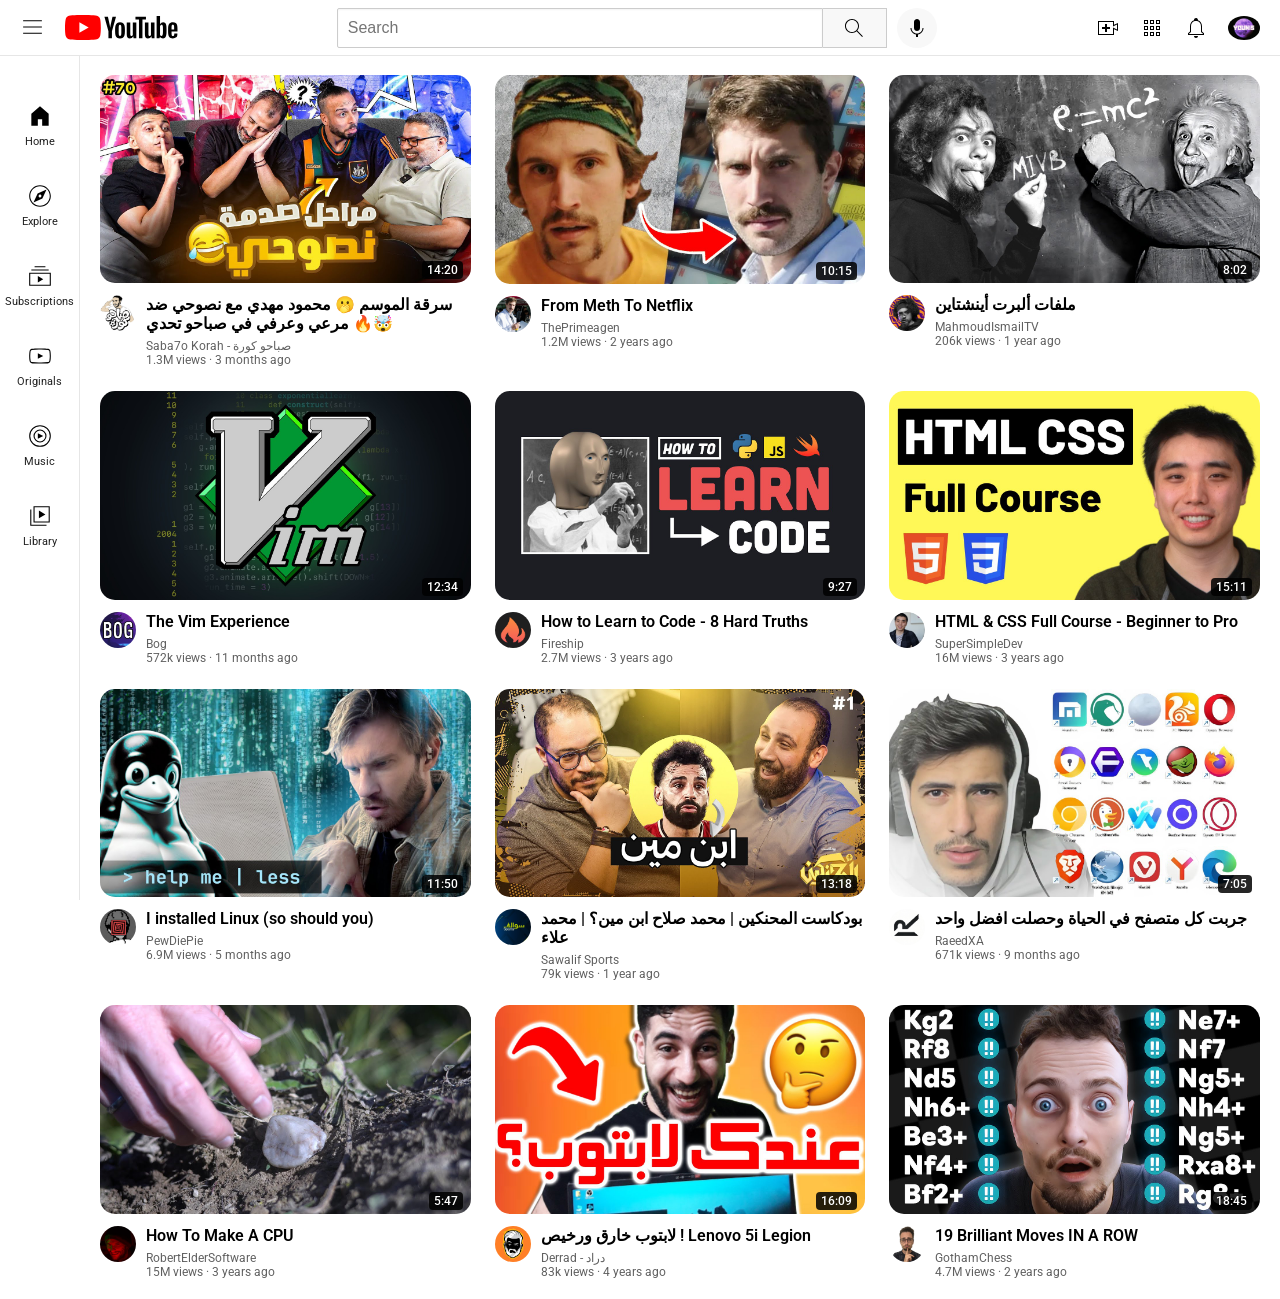
==== index.html @ b661316d "index" ====
<!DOCTYPE html>
<html lang="en">
  <head>
    <meta charset="UTF-8" />
    <meta name="viewport" content="width=device-width, initial-scale=1.0" />
    <title>YouTube Clone</title>
    <link rel="stylesheet" href="youtube.css" />
    <link rel="preconnect" href="https://fonts.googleapis.com" />
    <link rel="preconnect" href="https://fonts.gstatic.com" crossorigin />
    <link
      href="https://fonts.googleapis.com/css2?family=Roboto:wght@400;700&display=swap"
      rel="stylesheet"
    />
  </head>

  <body>
    <!-- Header -->
    <div class="header">
      <div class="left-section">
        <img class="hamburger-menu" src="icons/hamburger-menu.svg" alt="menu" />
        <img class="youtube-logo" src="icons/youtube-logo.svg" alt="YouTube" />
      </div>

      <div class="middle-section">
        <input class="search-bar" type="text" placeholder="Search" />
        <button class="search-button">
          <img src="icons/search.svg" alt="search" />
        </button>
        <button class="voice-search-icon">
          <img src="icons/voice-search-icon.svg" alt="voice" />
        </button>
      </div>

      <div class="right-section">
        <img src="icons/upload.svg" alt="upload" />
        <img src="icons/youtube-apps.svg" alt="apps" />
        <img src="icons/notifications.svg" alt="notifications" />
        <img class="user-profile" src="profile-pic/New Project(1).jpg" alt="profile" />
      </div>
    </div>

    <!-- Sidebar -->
    <div class="side-bar">
      <div class="sidebar-icon">
        <img src="icons/home.svg" alt="Home" />
        <p>Home</p>
      </div>
      <div class="sidebar-icon">
        <img src="icons/explore.svg" alt="Explore" />
        <p>Explore</p>
      </div>
      <div class="sidebar-icon">
        <img src="icons/subscriptions.svg" alt="Subscriptions" />
        <p>Subscriptions</p>
      </div>
      <div class="sidebar-icon">
        <img src="icons/originals.svg" alt="Originals" />
        <p>Originals</p>
      </div>
      <div class="sidebar-icon">
        <img src="icons/youtube-music.svg" alt="Music" />
        <p>Music</p>
      </div>
      <div class="sidebar-icon">
        <img src="icons/library.svg" alt="Library" />
        <p>Library</p>
      </div>
    </div>

    <!-- Videos Section -->
    <div class="videos-container">
<!-- Video 1 -->
<div class="video-preview">
  <div class="thumbnail-container">
    <a href="https://youtu.be/yIDTl5D7PlY" target="_blank">
      <img class="thumbnail" src="thumbnail/thumbnail-1.webp" alt="thumbnail" />
    </a>
    <div class="video-time">14:20</div>
  </div>
  <div class="video-details">
    <div class="channel-picture">
      <img src="channels-pictures/channel-1.jpeg" alt="channel" />
    </div>
    <div class="video-info">
      <p class="video-tittle">سرقة الموسم 🫢 محمود مهدي مع نصوحي ضد مرعي وعرفي في صباحو تحدي 🔥🤯</p>
      <p class="video-author">Saba7o Korah - صباحو كورة</p>
      <p class="video-stats">1.3M views · 3 months ago</p>
    </div>
  </div>
</div>

<!-- Video 2 -->
<div class="video-preview">
  <div class="thumbnail-container">
    <a href="https://youtu.be/JjHFubUPLV0" target="_blank">
      <img class="thumbnail" src="thumbnail/thumbnail-2.webp" alt="thumbnail" />
    </a>
    <div class="video-time">10:15</div>
  </div>
  <div class="video-details">
    <div class="channel-picture">
      <img src="channels-pictures/channel-2.jpeg" alt="channel" />
    </div>
    <div class="video-info">
      <p class="video-tittle">From Meth To Netflix</p>
      <p class="video-author">ThePrimeagen</p>
      <p class="video-stats">1.2M views · 2 years ago</p>
    </div>
  </div>
</div>

<!-- Video 3 -->
<div class="video-preview">
  <div class="thumbnail-container">
    <a href="https://youtu.be/ZuZD5YZjyTM" target="_blank">
      <img class="thumbnail" src="thumbnail/thumbnail-3.webp" alt="thumbnail" />
    </a>
    <div class="video-time">8:02</div>
  </div>
  <div class="video-details">
    <div class="channel-picture">
      <img src="channels-pictures/channel-3.jpeg" alt="channel" />
    </div>
    <div class="video-info">
      <p class="video-tittle">ملفات ألبرت أينشتاين</p>
      <p class="video-author">MahmoudIsmailTV</p>
      <p class="video-stats">206k views · 1 year ago</p>
    </div>
  </div>
</div>

<!-- Video 4 -->
<div class="video-preview">
  <div class="thumbnail-container">
    <a href="https://youtu.be/h4ZQfr-q3EA" target="_blank">
      <img class="thumbnail" src="thumbnail/thumbnail-4.webp" alt="thumbnail" />
    </a>
    <div class="video-time">12:34</div>
  </div>
  <div class="video-details">
    <div class="channel-picture">
      <img src="channels-pictures/channel-4.jpeg" alt="channel" />
    </div>
    <div class="video-info">
      <p class="video-tittle">The Vim Experience</p>
      <p class="video-author">Bog</p>
      <p class="video-stats">572k views · 11 months ago</p>
    </div>
  </div>
</div>

<!-- Video 5 -->
<div class="video-preview">
  <div class="thumbnail-container">
    <a href="https://youtu.be/NtfbWkxJTHw" target="_blank">
      <img class="thumbnail" src="thumbnail/thumbnail-5.webp" alt="thumbnail" />
    </a>
    <div class="video-time">9:27</div>
  </div>
  <div class="video-details">
    <div class="channel-picture">
      <img src="channels-pictures/channel-5.jpeg" alt="channel" />
    </div>
    <div class="video-info">
      <p class="video-tittle">How to Learn to Code - 8 Hard Truths</p>
      <p class="video-author">Fireship</p>
      <p class="video-stats">2.7M views · 3 years ago</p>
    </div>
  </div>
</div>

<!-- Video 6 -->
<div class="video-preview">
  <div class="thumbnail-container">
    <a href="https://youtu.be/G3e-cpL7ofc" target="_blank">
      <img class="thumbnail" src="thumbnail/thumbnail-6.webp" alt="thumbnail" />
    </a>
    <div class="video-time">15:11</div>
  </div>
  <div class="video-details">
    <div class="channel-picture">
      <img src="channels-pictures/channel-6.jpeg" alt="channel" />
    </div>
    <div class="video-info">
      <p class="video-tittle">HTML & CSS Full Course - Beginner to Pro</p>
      <p class="video-author">SuperSimpleDev</p>
      <p class="video-stats">16M views · 3 years ago</p>
    </div>
  </div>
</div>

<!-- Video 7 -->
<div class="video-preview">
  <div class="thumbnail-container">
    <a href="https://youtu.be/pVI_smLgTY0" target="_blank">
      <img class="thumbnail" src="thumbnail/thumbnail-7.webp" alt="thumbnail" />
    </a>
    <div class="video-time">11:50</div>
  </div>
  <div class="video-details">
    <div class="channel-picture">
      <img src="channels-pictures/channel-7.jpeg" alt="channel" />
    </div>
    <div class="video-info">
      <p class="video-tittle">I installed Linux (so should you)</p>
      <p class="video-author">PewDiePie</p>
      <p class="video-stats">6.9M views · 5 months ago</p>
    </div>
  </div>
</div>

<!-- Video 8 -->
<div class="video-preview">
  <div class="thumbnail-container">
    <a href="https://youtu.be/OhondybyVs4" target="_blank">
      <img class="thumbnail" src="thumbnail/thumbnail-8.webp" alt="thumbnail" />
    </a>
    <div class="video-time">13:18</div>
  </div>
  <div class="video-details">
    <div class="channel-picture">
      <img src="channels-pictures/channel-8.jpeg" alt="channel" />
    </div>
    <div class="video-info">
      <p class="video-tittle">بودكاست المحنكين | محمد صلاح ابن مين؟ | محمد علاء</p>
      <p class="video-author">Sawalif Sports</p>
      <p class="video-stats">79k views · 1 year ago</p>
    </div>
  </div>
</div>

<!-- Video 9 -->
<div class="video-preview">
  <div class="thumbnail-container">
    <a href="https://youtu.be/RHt1PJa8F3c" target="_blank">
      <img class="thumbnail" src="thumbnail/thumbnail-9.webp" alt="thumbnail" />
    </a>
    <div class="video-time">7:05</div>
  </div>
  <div class="video-details">
    <div class="channel-picture">
      <img src="channels-pictures/channel-9.jpeg" alt="channel" />
    </div>
    <div class="video-info">
      <p class="video-tittle">جربت كل متصفح في الحياة وحصلت افضل واحد</p>
      <p class="video-author">RaeedXA</p>
      <p class="video-stats">671k views · 9 months ago</p>
    </div>
  </div>
</div>

<!-- Video 10 -->
<div class="video-preview">
  <div class="thumbnail-container">
    <a href="https://youtu.be/vuvckBQ1bME" target="_blank">
      <img class="thumbnail" src="thumbnail/thumbnail-10.webp" alt="thumbnail" />
    </a>
    <div class="video-time">5:47</div>
  </div>
  <div class="video-details">
    <div class="channel-picture">
      <img src="channels-pictures/channel-10.jpeg" alt="channel" />
    </div>
    <div class="video-info">
      <p class="video-tittle">How To Make A CPU</p>
      <p class="video-author">RobertElderSoftware</p>
      <p class="video-stats">15M views · 3 years ago</p>
    </div>
  </div>
</div>

<!-- Video 11 -->
<div class="video-preview">
  <div class="thumbnail-container">
    <a href="https://youtu.be/8T2t0dWQG9k" target="_blank">
      <img class="thumbnail" src="thumbnail/thumbnail-11.webp" alt="thumbnail" />
    </a>
    <div class="video-time">16:09</div>
  </div>
  <div class="video-details">
    <div class="channel-picture">
      <img src="channels-pictures/channel-11.jpeg" alt="channel" />
    </div>
    <div class="video-info">
      <p class="video-tittle">لابتوب خارق ورخيص ! Lenovo 5i Legion</p>
      <p class="video-author">Derrad - دراد</p>
      <p class="video-stats">83k views · 4 years ago</p>
    </div>
  </div>
</div>

<!-- Video 12 -->
<div class="video-preview">
  <div class="thumbnail-container">
    <a href="https://youtu.be/P0oMNaMNshU" target="_blank">
      <img class="thumbnail" src="thumbnail/thumbnail-12.webp" alt="thumbnail" />
    </a>
    <div class="video-time">18:45</div>
  </div>
  <div class="video-details">
    <div class="channel-picture">
      <img src="channels-pictures/channel-12.jpeg" alt="channel" />
    </div>
    <div class="video-info">
      <p class="video-tittle">19 Brilliant Moves IN A ROW</p>
      <p class="video-author">GothamChess</p>
      <p class="video-stats">4.7M views · 2 years ago</p>
    </div>
  </div>
</div>

    </div>
  </body>
</html>
---- youtube.css ----
body {
  margin: 0;
  background-color: white;
  font-family: 'Roboto', Arial, sans-serif;
  padding-left: 80px;
  padding-top: 55px; 

}

/* --- Header --- */
.header {
  height: 55px;
  display: flex;
  justify-content: space-between;
  align-items: center;
  border-bottom: 1px solid rgb(230, 230, 230);
  padding: 0 20px;
  position: fixed;
  top: 0;
  left: 0;
  right: 0;
  background-color: white;
  z-index: 1000;

}

.left-section {
  display: flex;
  align-items: center;
}

.hamburger-menu {
  height: 25px;
  margin-right: 20px;
  cursor: pointer;
}

.youtube-logo {
  height: 25px;
  cursor: pointer;
}


.middle-section {
  flex: 1;
  display: flex;
  align-items: center;
  justify-content: center;
  max-width: 600px;
}

.search-bar {
  flex: 1;
  height: 38px;
  padding: 0 10px;
  font-size: 16px;
  border: 1px solid rgb(204, 204, 204);
  border-radius: 2px 0 0 2px;
  box-shadow: inset 0 1px 2px rgba(0, 0, 0, 0.05);
  width: 0px;
}

.search-button {
  height: 40px;
  width: 64px;
  border: 1px solid rgb(204, 204, 204);
  background-color: rgb(248, 248, 248);
  border-left: none;
  cursor: pointer;
  display: flex;
  align-items: center;
  justify-content: center;
}

.search-button:hover {
  background-color: rgb(240, 240, 240);
}

.search-button img {
  height: 24px;
}

.voice-search-icon {
  height: 40px;
  width: 40px;
  border: none;
  border-radius: 50%;
  margin-left: 10px;
  background-color: rgb(248, 248, 248);
  display: flex;
  align-items: center;
  justify-content: center;
  cursor: pointer;
}

.voice-search-icon:hover {
  background-color: rgb(235, 235, 235);
}

.voice-search-icon img {
  height: 24px;
}


.right-section {
  display: flex;
  align-items: center;
  gap: 20px;
  flex-shrink: 0;
}

.right-section img {
  height: 24px;
  cursor: pointer;
}

.right-section img:hover {
  opacity: 0.8;
  transition: opacity 0.2s;
}

.user-profile {
  border-radius: 50%;
  height: 32px;
  width: 32px;
  object-fit: cover;
}

/* --- Sidebar --- */
.side-bar {
  position: fixed;
  left: 0;
  top: 55px;
  bottom: 0;
  width: 80px;
  background-color: white;
  border-right: 1px solid rgb(230, 230, 230);
  display: flex;
  flex-direction: column;
  align-items: center;
  padding-top: 30px;
  box-sizing: border-box;
  z-index: 900;
}

.sidebar-icon {
  display: flex;
  flex-direction: column;
  align-items: center;
  justify-content: center;
  height: 80px;
  width: 100%;
  cursor: pointer;
  transition: background-color 0.2s;
}

.sidebar-icon:hover {
  background-color: rgb(240, 240, 240);
}

.sidebar-icon img {
  height: 26px;
  width: 26px;
  margin-bottom: 6px;
  object-fit: contain;
}

.sidebar-icon p {
  font-size: 11px;
  color: rgb(33, 33, 33);
  margin: 0;
  text-align: center;
}

/* --- Videos Section --- */
.videos-container {
  display: grid;
  grid-template-columns: repeat(auto-fill, minmax(300px, 1fr));
  gap: 24px;
  padding: 20px;
  box-sizing: border-box;
}

.video-preview {
  cursor: pointer;
  transition: transform 0.2s ease, opacity 0.2s ease;
}

.video-preview:hover {
  opacity: 0.8;
  transform: scale(1.05);
}


.thumbnail-container {
  position: relative;
}

.thumbnail {
  width: 100%;
  border-radius: 15px;
}

.video-time {
  position: absolute;
  bottom: 8px;
  right: 8px;
  background-color: rgba(0, 0, 0, 0.85);
  color: white;
  padding: 2px 5px;
  border-radius: 4px;
  font-size: 12px;
  font-weight: 500;
}

.video-details {
  display: flex;
  margin-top: 8px;
}

.channel-picture {
  width: 36px;
  height: 36px;
  margin-right: 10px;
}

.channel-picture img {
  width: 100%;
  height: 100%;
  border-radius: 50%;
}

.video-info {
  flex: 1;
}

.video-tittle {
  font-size: 16px;
  font-weight: 600;
  margin: 0 0 6px 0;
}

.video-author,
.video-stats {
  font-size: 12px;
  color: rgb(96, 96, 96);
  margin: 0;
}
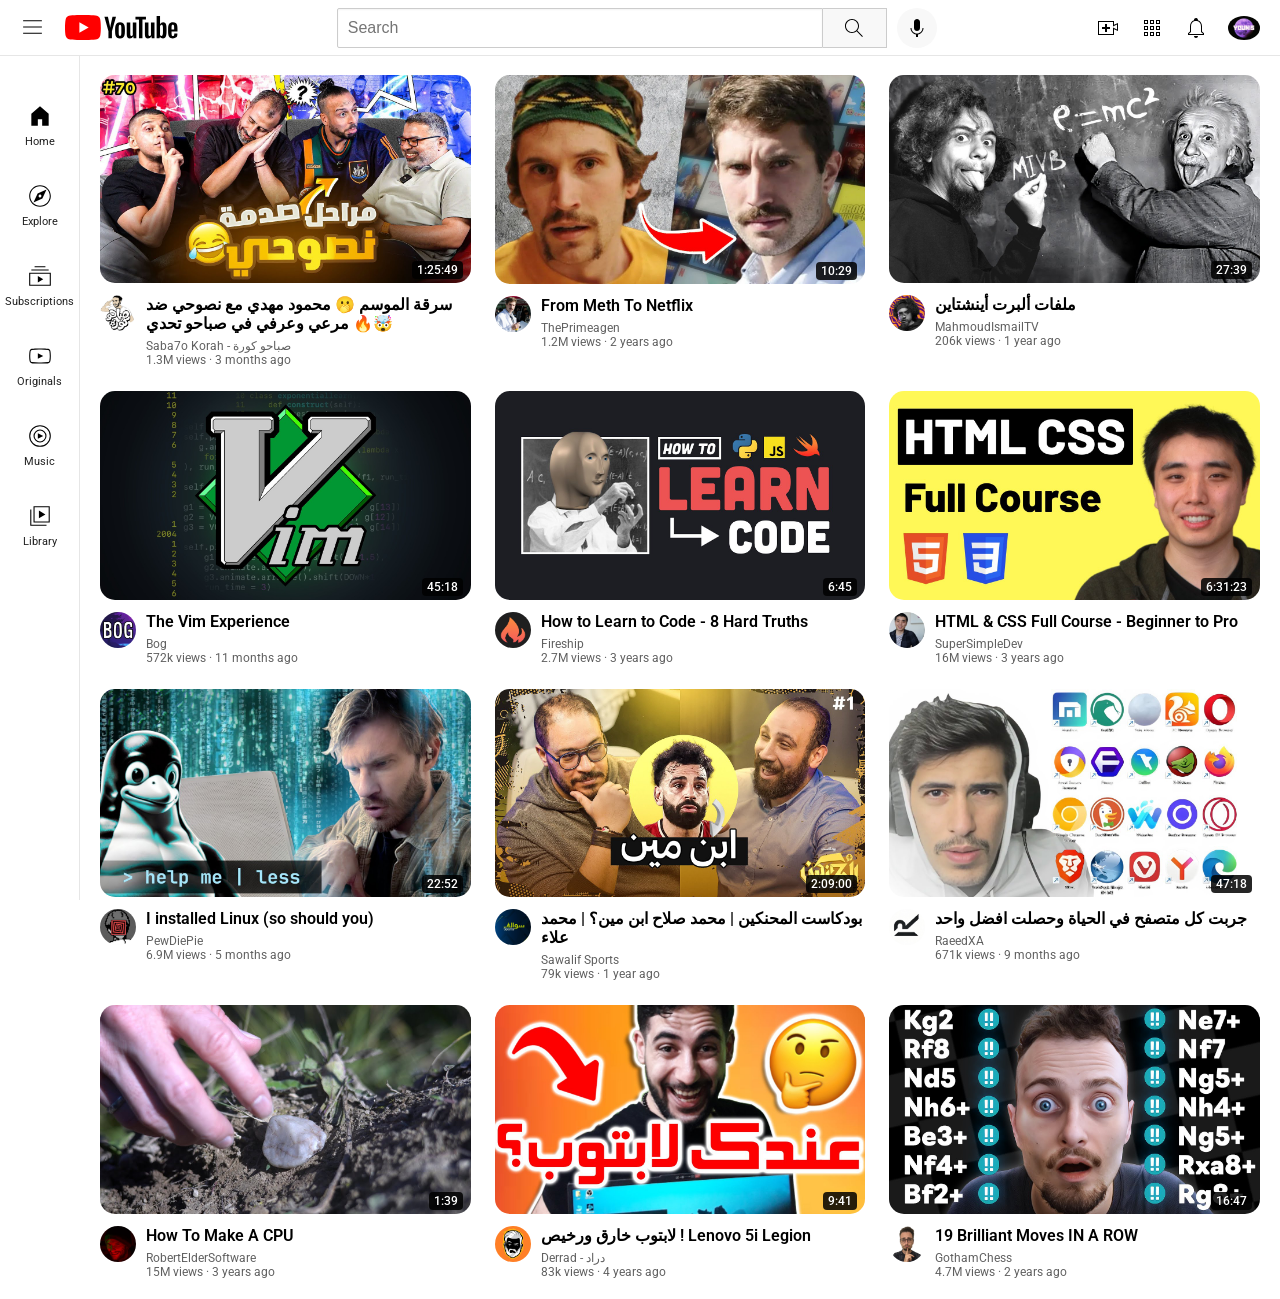
==== commit 7e5f2b16: "videos time correctaion" ====
--- a/index.html
+++ b/index.html
@@ -4,7 +4,7 @@
     <meta charset="UTF-8" />
     <meta name="viewport" content="width=device-width, initial-scale=1.0" />
     <title>YouTube Clone</title>
-    <link rel="stylesheet" href="youtube.css" />
+    <link rel="stylesheet" href="home_page.css" />
     <link rel="preconnect" href="https://fonts.googleapis.com" />
     <link rel="preconnect" href="https://fonts.gstatic.com" crossorigin />
     <link
@@ -75,7 +75,7 @@
     <a href="https://youtu.be/yIDTl5D7PlY" target="_blank">
       <img class="thumbnail" src="thumbnail/thumbnail-1.webp" alt="thumbnail" />
     </a>
-    <div class="video-time">14:20</div>
+    <div class="video-time">1:25:49</div>
   </div>
   <div class="video-details">
     <div class="channel-picture">
@@ -95,7 +95,7 @@
     <a href="https://youtu.be/JjHFubUPLV0" target="_blank">
       <img class="thumbnail" src="thumbnail/thumbnail-2.webp" alt="thumbnail" />
     </a>
-    <div class="video-time">10:15</div>
+    <div class="video-time">10:29</div>
   </div>
   <div class="video-details">
     <div class="channel-picture">
@@ -115,7 +115,7 @@
     <a href="https://youtu.be/ZuZD5YZjyTM" target="_blank">
       <img class="thumbnail" src="thumbnail/thumbnail-3.webp" alt="thumbnail" />
     </a>
-    <div class="video-time">8:02</div>
+    <div class="video-time">27:39</div>
   </div>
   <div class="video-details">
     <div class="channel-picture">
@@ -135,7 +135,7 @@
     <a href="https://youtu.be/h4ZQfr-q3EA" target="_blank">
       <img class="thumbnail" src="thumbnail/thumbnail-4.webp" alt="thumbnail" />
     </a>
-    <div class="video-time">12:34</div>
+    <div class="video-time">45:18</div>
   </div>
   <div class="video-details">
     <div class="channel-picture">
@@ -155,7 +155,7 @@
     <a href="https://youtu.be/NtfbWkxJTHw" target="_blank">
       <img class="thumbnail" src="thumbnail/thumbnail-5.webp" alt="thumbnail" />
     </a>
-    <div class="video-time">9:27</div>
+    <div class="video-time">6:45</div>
   </div>
   <div class="video-details">
     <div class="channel-picture">
@@ -175,7 +175,7 @@
     <a href="https://youtu.be/G3e-cpL7ofc" target="_blank">
       <img class="thumbnail" src="thumbnail/thumbnail-6.webp" alt="thumbnail" />
     </a>
-    <div class="video-time">15:11</div>
+    <div class="video-time">6:31:23</div>
   </div>
   <div class="video-details">
     <div class="channel-picture">
@@ -195,7 +195,7 @@
     <a href="https://youtu.be/pVI_smLgTY0" target="_blank">
       <img class="thumbnail" src="thumbnail/thumbnail-7.webp" alt="thumbnail" />
     </a>
-    <div class="video-time">11:50</div>
+    <div class="video-time">22:52</div>
   </div>
   <div class="video-details">
     <div class="channel-picture">
@@ -215,7 +215,7 @@
     <a href="https://youtu.be/OhondybyVs4" target="_blank">
       <img class="thumbnail" src="thumbnail/thumbnail-8.webp" alt="thumbnail" />
     </a>
-    <div class="video-time">13:18</div>
+    <div class="video-time">2:09:00</div>
   </div>
   <div class="video-details">
     <div class="channel-picture">
@@ -235,7 +235,7 @@
     <a href="https://youtu.be/RHt1PJa8F3c" target="_blank">
       <img class="thumbnail" src="thumbnail/thumbnail-9.webp" alt="thumbnail" />
     </a>
-    <div class="video-time">7:05</div>
+    <div class="video-time">47:18</div>
   </div>
   <div class="video-details">
     <div class="channel-picture">
@@ -255,7 +255,7 @@
     <a href="https://youtu.be/vuvckBQ1bME" target="_blank">
       <img class="thumbnail" src="thumbnail/thumbnail-10.webp" alt="thumbnail" />
     </a>
-    <div class="video-time">5:47</div>
+    <div class="video-time">1:39</div>
   </div>
   <div class="video-details">
     <div class="channel-picture">
@@ -275,7 +275,7 @@
     <a href="https://youtu.be/8T2t0dWQG9k" target="_blank">
       <img class="thumbnail" src="thumbnail/thumbnail-11.webp" alt="thumbnail" />
     </a>
-    <div class="video-time">16:09</div>
+    <div class="video-time">9:41</div>
   </div>
   <div class="video-details">
     <div class="channel-picture">
@@ -295,7 +295,7 @@
     <a href="https://youtu.be/P0oMNaMNshU" target="_blank">
       <img class="thumbnail" src="thumbnail/thumbnail-12.webp" alt="thumbnail" />
     </a>
-    <div class="video-time">18:45</div>
+    <div class="video-time">16:47</div>
   </div>
   <div class="video-details">
     <div class="channel-picture">
--- a/home_page.css
+++ b/home_page.css
@@ -0,0 +1,248 @@
+body {
+  margin: 0;
+  background-color: white;
+  font-family: 'Roboto', Arial, sans-serif;
+  padding-left: 80px;
+  padding-top: 55px; 
+
+}
+
+/* --- Header --- */
+.header {
+  height: 55px;
+  display: flex;
+  justify-content: space-between;
+  align-items: center;
+  border-bottom: 1px solid rgb(230, 230, 230);
+  padding: 0 20px;
+  position: fixed;
+  top: 0;
+  left: 0;
+  right: 0;
+  background-color: white;
+  z-index: 1000;
+
+}
+
+.left-section {
+  display: flex;
+  align-items: center;
+}
+
+.hamburger-menu {
+  height: 25px;
+  margin-right: 20px;
+  cursor: pointer;
+}
+
+.youtube-logo {
+  height: 25px;
+  cursor: pointer;
+}
+
+
+.middle-section {
+  flex: 1;
+  display: flex;
+  align-items: center;
+  justify-content: center;
+  max-width: 600px;
+}
+
+.search-bar {
+  flex: 1;
+  height: 38px;
+  padding: 0 10px;
+  font-size: 16px;
+  border: 1px solid rgb(204, 204, 204);
+  border-radius: 2px 0 0 2px;
+  box-shadow: inset 0 1px 2px rgba(0, 0, 0, 0.05);
+  width: 0px;
+}
+
+.search-button {
+  height: 40px;
+  width: 64px;
+  border: 1px solid rgb(204, 204, 204);
+  background-color: rgb(248, 248, 248);
+  border-left: none;
+  cursor: pointer;
+  display: flex;
+  align-items: center;
+  justify-content: center;
+}
+
+.search-button:hover {
+  background-color: rgb(240, 240, 240);
+}
+
+.search-button img {
+  height: 24px;
+}
+
+.voice-search-icon {
+  height: 40px;
+  width: 40px;
+  border: none;
+  border-radius: 50%;
+  margin-left: 10px;
+  background-color: rgb(248, 248, 248);
+  display: flex;
+  align-items: center;
+  justify-content: center;
+  cursor: pointer;
+}
+
+.voice-search-icon:hover {
+  background-color: rgb(235, 235, 235);
+}
+
+.voice-search-icon img {
+  height: 24px;
+}
+
+
+.right-section {
+  display: flex;
+  align-items: center;
+  gap: 20px;
+  flex-shrink: 0;
+}
+
+.right-section img {
+  height: 24px;
+  cursor: pointer;
+}
+
+.right-section img:hover {
+  opacity: 0.8;
+  transition: opacity 0.2s;
+}
+
+.user-profile {
+  border-radius: 50%;
+  height: 32px;
+  width: 32px;
+  object-fit: cover;
+}
+
+/* --- Sidebar --- */
+.side-bar {
+  position: fixed;
+  left: 0;
+  top: 55px;
+  bottom: 0;
+  width: 80px;
+  background-color: white;
+  border-right: 1px solid rgb(230, 230, 230);
+  display: flex;
+  flex-direction: column;
+  align-items: center;
+  padding-top: 30px;
+  box-sizing: border-box;
+  z-index: 900;
+}
+
+.sidebar-icon {
+  display: flex;
+  flex-direction: column;
+  align-items: center;
+  justify-content: center;
+  height: 80px;
+  width: 100%;
+  cursor: pointer;
+  transition: background-color 0.2s;
+}
+
+.sidebar-icon:hover {
+  background-color: rgb(240, 240, 240);
+}
+
+.sidebar-icon img {
+  height: 26px;
+  width: 26px;
+  margin-bottom: 6px;
+  object-fit: contain;
+}
+
+.sidebar-icon p {
+  font-size: 11px;
+  color: rgb(33, 33, 33);
+  margin: 0;
+  text-align: center;
+}
+
+/* --- Videos Section --- */
+.videos-container {
+  display: grid;
+  grid-template-columns: repeat(auto-fill, minmax(300px, 1fr));
+  gap: 24px;
+  padding: 20px;
+  box-sizing: border-box;
+}
+
+.video-preview {
+  cursor: pointer;
+  transition: transform 0.2s ease, opacity 0.2s ease;
+}
+
+.video-preview:hover {
+  opacity: 0.8;
+  transform: scale(1.05);
+}
+
+
+.thumbnail-container {
+  position: relative;
+}
+
+.thumbnail {
+  width: 100%;
+  border-radius: 15px;
+}
+
+.video-time {
+  position: absolute;
+  bottom: 8px;
+  right: 8px;
+  background-color: rgba(0, 0, 0, 0.85);
+  color: white;
+  padding: 2px 5px;
+  border-radius: 4px;
+  font-size: 12px;
+  font-weight: 500;
+}
+
+.video-details {
+  display: flex;
+  margin-top: 8px;
+}
+
+.channel-picture {
+  width: 36px;
+  height: 36px;
+  margin-right: 10px;
+}
+
+.channel-picture img {
+  width: 100%;
+  height: 100%;
+  border-radius: 50%;
+}
+
+.video-info {
+  flex: 1;
+}
+
+.video-tittle {
+  font-size: 16px;
+  font-weight: 600;
+  margin: 0 0 6px 0;
+}
+
+.video-author,
+.video-stats {
+  font-size: 12px;
+  color: rgb(96, 96, 96);
+  margin: 0;
+}
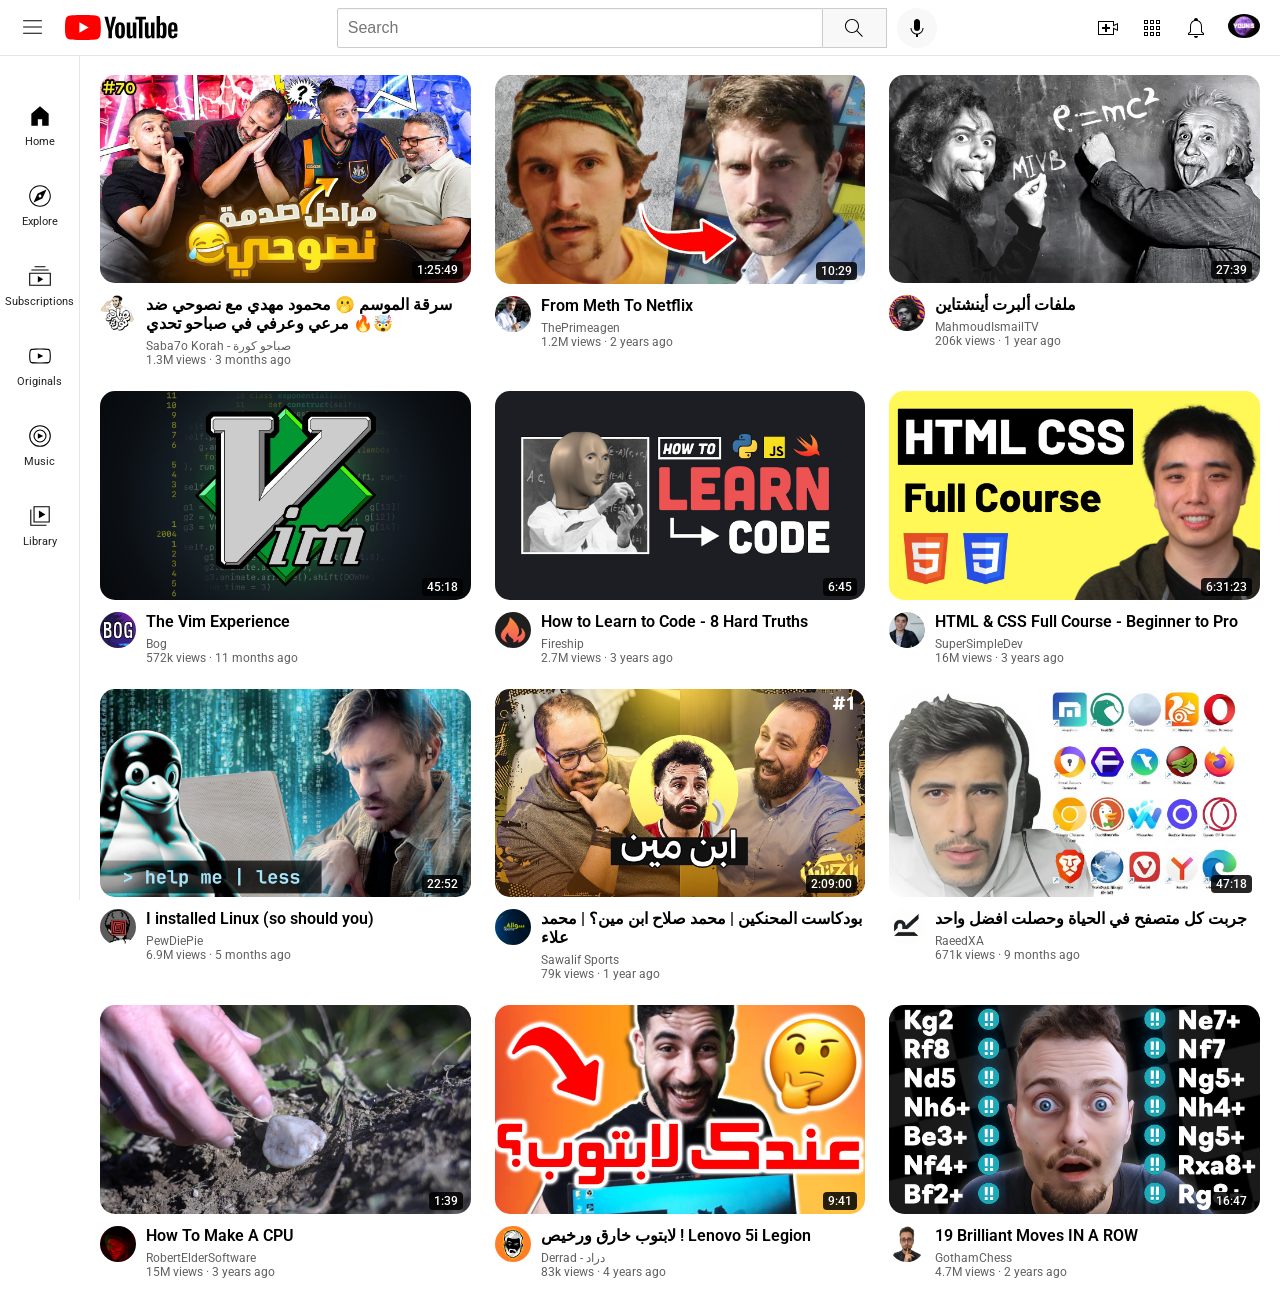
==== commit c2f604f8: "adding my channel" ====
--- a/index.html
+++ b/index.html
@@ -35,7 +35,9 @@
         <img src="icons/upload.svg" alt="upload" />
         <img src="icons/youtube-apps.svg" alt="apps" />
         <img src="icons/notifications.svg" alt="notifications" />
-        <img class="user-profile" src="profile-pic/New Project(1).jpg" alt="profile" />
+        <a href="https://www.youtube.com/@the_distracted1" target="_blank">
+          <img class="user-profile" src="profile-pic/New Project(1).jpg" alt="profile" />
+        </a>
       </div>
     </div>
 
@@ -69,6 +71,7 @@
 
     <!-- Videos Section -->
     <div class="videos-container">
+
 <!-- Video 1 -->
 <div class="video-preview">
   <div class="thumbnail-container">
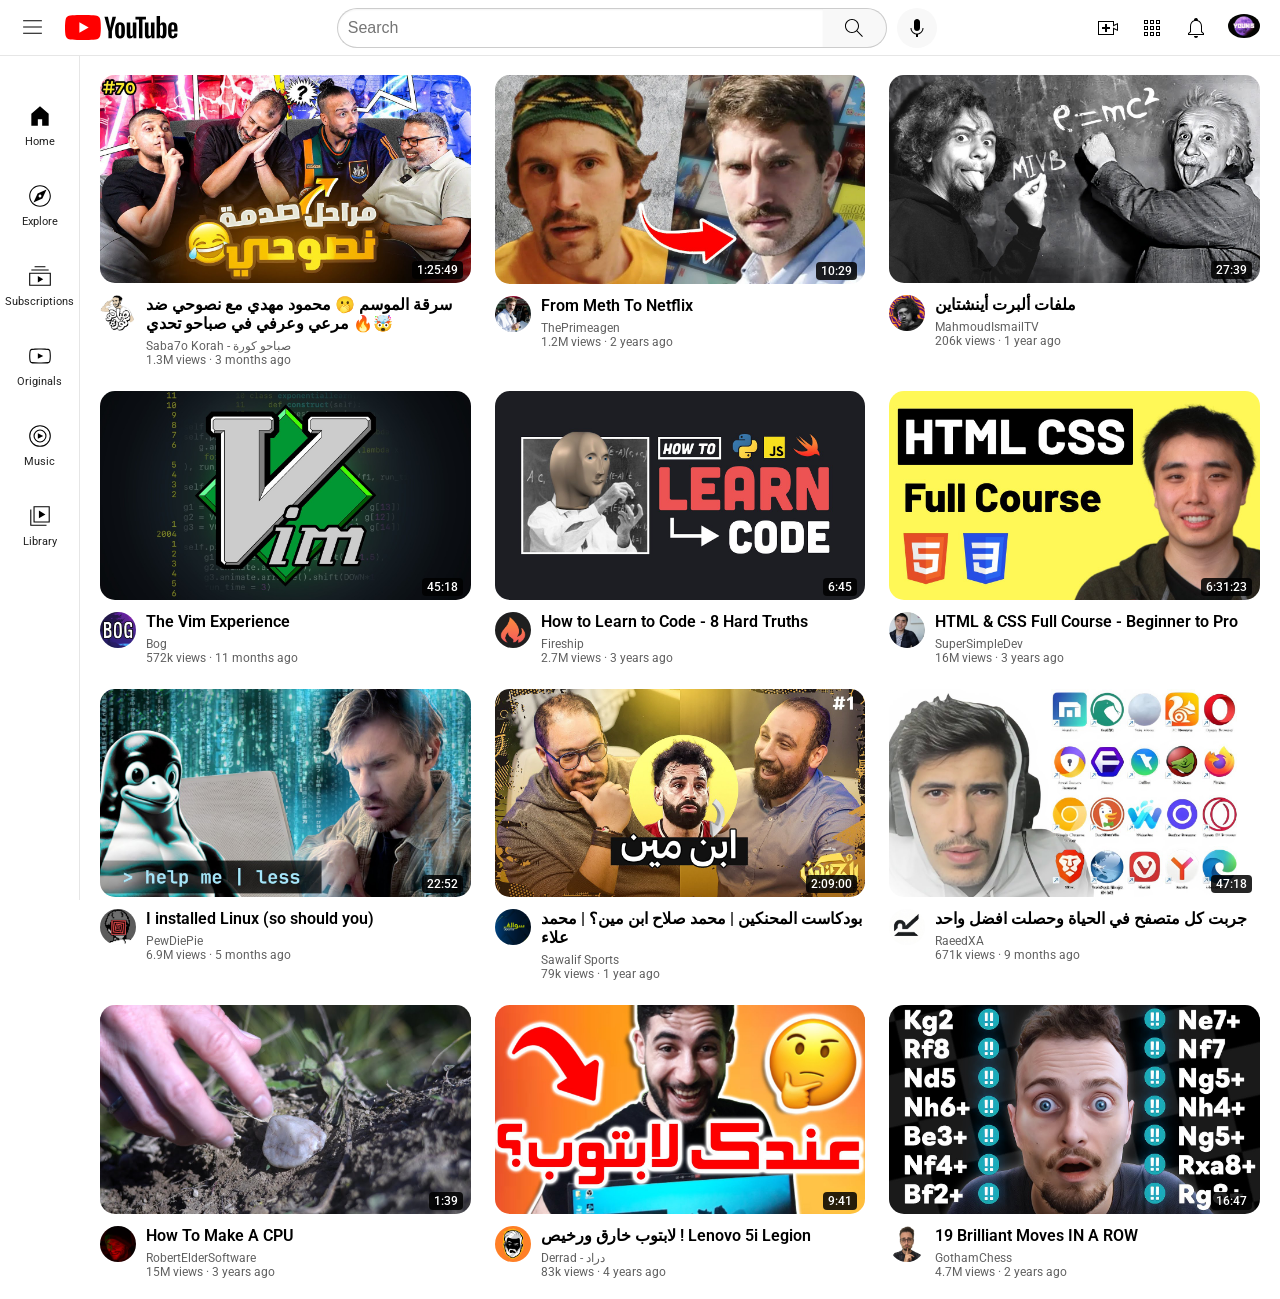
==== commit 6509c5b0: "nothing new" ====
--- a/index.html
+++ b/index.html
@@ -14,6 +14,7 @@
   </head>
 
   <body>
+        
     <!-- Header -->
     <div class="header">
       <div class="left-section">
--- a/home_page.css
+++ b/home_page.css
@@ -55,26 +55,33 @@
   padding: 0 10px;
   font-size: 16px;
   border: 1px solid rgb(204, 204, 204);
-  border-radius: 2px 0 0 2px;
+  border-right: none; 
+  border-radius: 20px 0 0 20px; 
   box-shadow: inset 0 1px 2px rgba(0, 0, 0, 0.05);
-  width: 0px;
+  width: 0;
+  background-color: var(--bg-color);
+  color: var(--text-color);
+  transition: background-color 0.3s ease, color 0.3s ease;
 }
 
 .search-button {
   height: 40px;
   width: 64px;
   border: 1px solid rgb(204, 204, 204);
+  border-left: none; 
   background-color: rgb(248, 248, 248);
-  border-left: none;
-  cursor: pointer;
-  display: flex;
-  align-items: center;
-  justify-content: center;
+  cursor: pointer;
+  display: flex;
+  align-items: center;
+  justify-content: center;
+  border-radius: 0 20px 20px 0; 
+  transition: background-color 0.3s ease;
 }
 
 .search-button:hover {
-  background-color: rgb(240, 240, 240);
-}
+  background-color: rgb(235, 235, 235);
+}
+
 
 .search-button img {
   height: 24px;
@@ -100,7 +107,6 @@
 .voice-search-icon img {
   height: 24px;
 }
-
 
 .right-section {
   display: flex;
@@ -171,6 +177,7 @@
   margin: 0;
   text-align: center;
 }
+
 
 /* --- Videos Section --- */
 .videos-container {
